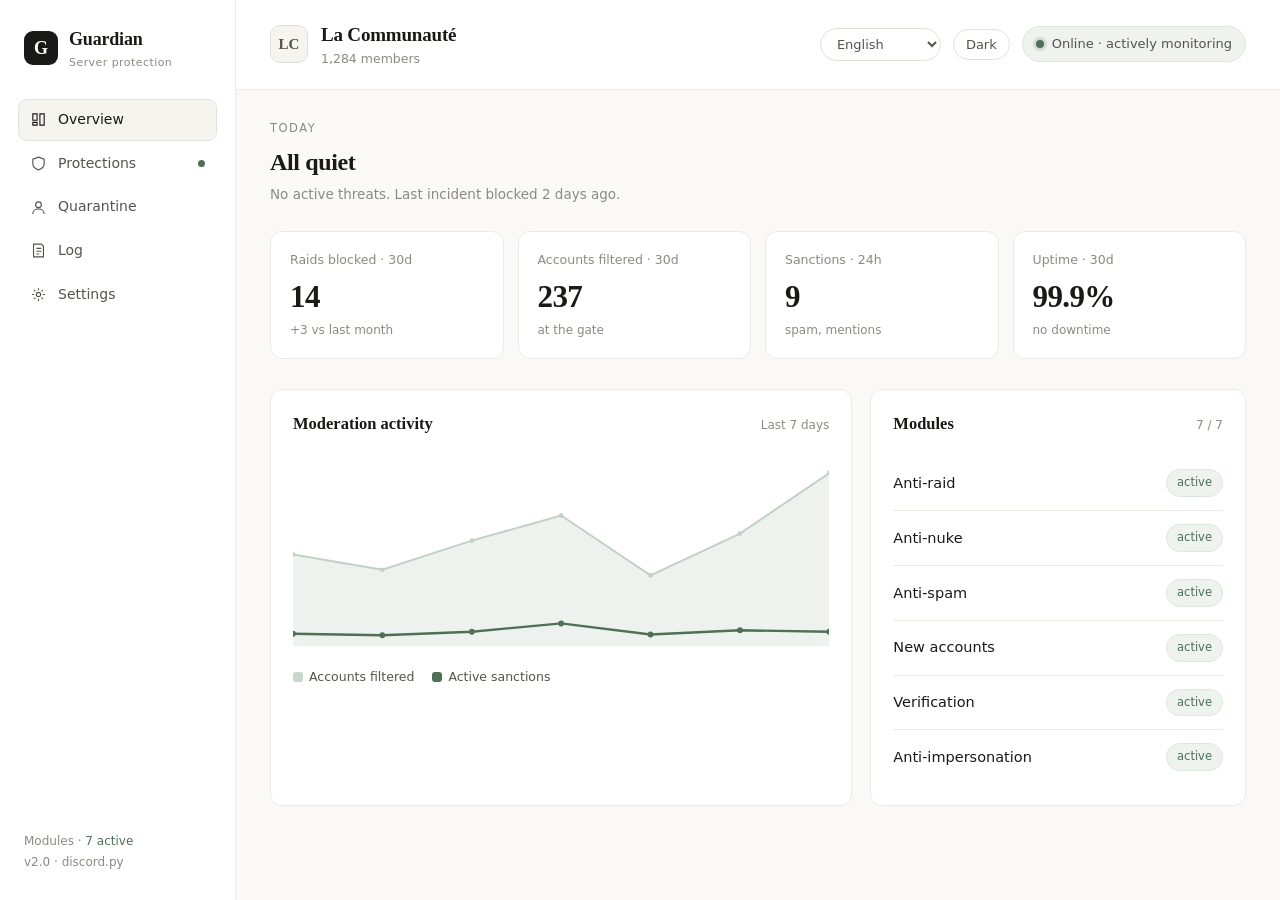
==== dashboard.html @ 6e8b3b6a "Add files via upload" ====
<!DOCTYPE html>
<html lang="en">
<head>
<meta charset="UTF-8">
<meta name="viewport" content="width=device-width, initial-scale=1.0">
<title>Guardian — Dashboard</title>
<style>
  :root{
    --ink:#191917; --ink-soft:#54534e; --faint:#8b8a83;
    --line:#eceae4; --line-2:#e3e1da;
    --paper:#ffffff; --paper-2:#faf9f6; --paper-3:#f5f4ef;
    --sage:#4f6f57; --sage-bg:#eef3ee;
    --amber:#9a6b1f; --amber-bg:#f7f0e2;
    --rust:#9c4221; --rust-bg:#f7ece6;
    --radius:12px;
    --serif: ui-serif, Georgia, "Times New Roman", serif;
    --sans: ui-sans-serif, system-ui, -apple-system, "Segoe UI", Roboto, sans-serif;
  }
  body.dark{
    --ink:#f3f2ee; --ink-soft:#b6b4ad; --faint:#7c7b74;
    --line:#262623; --line-2:#34332f;
    --paper:#151513; --paper-2:#0d0d0c; --paper-3:#1e1e1b;
    --sage:#f0efe9; --sage-bg:#242421;
    --amber:#cbc9c2; --amber-bg:#201f1d;
    --rust:#ecebe6; --rust-bg:#2a2a26;
  }
  body.dark .crest{background:#f3f2ee; color:#0d0d0c;}
  body.dark .status{background:#1c1c19; border-color:#33322e;}
  body.dark .status .led{box-shadow:0 0 0 3px rgba(240,239,233,.14);}
  body.dark .switch input:checked + .track::after{background:#0d0d0c;}
  body.dark input[type=range]{background:var(--line-2);}
  body.dark input[type=range]::-webkit-slider-thumb{background:#f3f2ee;}
  body.dark .tag.ban,body.dark .tag.kick{background:#2c2c28; color:#f1f0ec;}
  body.dark .tag.quar{background:#222220; color:#cfcdc6;}
  body.dark .tag.mute{background:#1c1c1a; color:#a9a8a1;}
  *{box-sizing:border-box;}
  html,body{margin:0;}
  body{font-family:var(--sans); color:var(--ink); background:var(--paper-2);
    -webkit-font-smoothing:antialiased; font-size:14.5px; line-height:1.55;
    transition:background .2s, color .2s;}
  .app{display:grid; grid-template-columns:236px 1fr; min-height:100vh;}
  [dir=rtl] aside{border-right:0; border-left:1px solid var(--line);}
  aside{background:var(--paper); border-right:1px solid var(--line);
    padding:26px 18px; display:flex; flex-direction:column; gap:28px;
    position:sticky; top:0; height:100vh;}
  .brand{display:flex; align-items:center; gap:11px; padding:0 6px;}
  .crest{width:34px; height:34px; border-radius:9px; background:var(--ink);
    color:#fff; display:flex; align-items:center; justify-content:center;
    font-family:var(--serif); font-size:18px; font-weight:600;}
  .brand b{font-family:var(--serif); font-size:18px; font-weight:600; letter-spacing:-.01em;}
  .brand span{display:block; font-size:11px; color:var(--faint); letter-spacing:.04em;}
  nav{display:flex; flex-direction:column; gap:2px;}
  .navitem{display:flex; align-items:center; gap:11px; padding:9px 11px; border-radius:9px;
    color:var(--ink-soft); cursor:pointer; font-size:14px; border:1px solid transparent;
    transition:background .12s, color .12s;}
  .navitem:hover{background:var(--paper-3);}
  .navitem.active{background:var(--paper-3); color:var(--ink); border-color:var(--line-2); font-weight:500;}
  .navitem .dot{width:7px; height:7px; border-radius:50%; background:var(--sage); margin-left:auto;}
  [dir=rtl] .navitem .dot{margin-left:0; margin-right:auto;}
  .ico{width:17px; height:17px; flex:none; stroke:currentColor; fill:none; stroke-width:1.6;}
  .side-foot{margin-top:auto; font-size:12px; color:var(--faint); padding:0 6px; line-height:1.8;}
  .side-foot .ok{color:var(--sage); font-weight:500;}
  .topbar{display:flex; align-items:center; justify-content:space-between;
    padding:20px 34px; border-bottom:1px solid var(--line); background:var(--paper);
    position:sticky; top:0; z-index:5;}
  .server{display:flex; align-items:center; gap:13px;}
  .server .pic{width:38px; height:38px; border-radius:10px; background:var(--paper-3);
    border:1px solid var(--line-2); display:flex; align-items:center; justify-content:center;
    font-family:var(--serif); font-weight:600; color:var(--ink-soft); font-size:15px;}
  .server h1{font-family:var(--serif); font-size:19px; font-weight:600; margin:0; letter-spacing:-.01em;}
  .server p{margin:0; font-size:12.5px; color:var(--faint);}
  .topright{display:flex; align-items:center; gap:12px;}
  .langsel,.themebtn{font-family:var(--sans); font-size:13px; color:var(--ink-soft);
    background:var(--paper); border:1px solid var(--line-2); padding:7px 12px;
    border-radius:999px; cursor:pointer;}
  .themebtn:hover,.langsel:hover{background:var(--paper-3); color:var(--ink);}
  .status{display:flex; align-items:center; gap:8px; font-size:13px; color:var(--ink-soft);
    background:var(--sage-bg); border:1px solid #dde7dd; padding:7px 13px; border-radius:999px;}
  .status .led{width:8px; height:8px; border-radius:50%; background:var(--sage);
    box-shadow:0 0 0 3px rgba(79,111,87,.16);}
  .view{padding:30px 34px 60px; max-width:1080px;}
  .hidden{display:none;}
  .eyebrow{font-size:11.5px; text-transform:uppercase; letter-spacing:.13em; color:var(--faint); margin:0 0 6px;}
  .h-sec{font-family:var(--serif); font-size:24px; font-weight:600; margin:0 0 3px; letter-spacing:-.015em;}
  .sub{color:var(--faint); font-size:13.5px; margin:0 0 26px;}
  .metrics{display:grid; grid-template-columns:repeat(4,1fr); gap:14px; margin-bottom:30px;}
  .metric{background:var(--paper); border:1px solid var(--line); border-radius:var(--radius); padding:18px 19px;}
  .metric .k{font-size:12.5px; color:var(--faint); margin-bottom:12px;}
  .metric .v{font-family:var(--serif); font-size:31px; font-weight:600; line-height:1; letter-spacing:-.02em;}
  .metric .tr{font-size:12px; margin-top:9px; color:var(--faint);}
  .grid-2{display:grid; grid-template-columns:1.55fr 1fr; gap:18px;}
  .panel{background:var(--paper); border:1px solid var(--line); border-radius:var(--radius); padding:21px 22px;}
  .panel h3{font-family:var(--serif); font-size:16.5px; font-weight:600; margin:0 0 2px;}
  .panel .ph{display:flex; align-items:baseline; justify-content:space-between; margin-bottom:18px;}
  .panel .ph span{font-size:12px; color:var(--faint);}
  .chart{width:100%; height:190px;}
  .legend{display:flex; gap:18px; margin-top:14px; font-size:12.5px; color:var(--ink-soft);}
  .legend i{display:inline-block; width:10px; height:10px; border-radius:3px; margin-right:6px; vertical-align:-1px;}
  .mods{display:flex; flex-direction:column;}
  .mod{display:flex; align-items:center; gap:12px; padding:13px 0; border-bottom:1px solid var(--line);}
  .mod:last-child{border-bottom:0;}
  .mod .badge{margin-left:auto; font-size:11.5px; padding:4px 10px; border-radius:999px;
    background:var(--sage-bg); color:var(--sage); border:1px solid #dde7dd;}
  [dir=rtl] .mod .badge{margin-left:0; margin-right:auto;}
  .cards{display:grid; grid-template-columns:repeat(2,1fr); gap:16px;}
  .pcard{background:var(--paper); border:1px solid var(--line); border-radius:var(--radius); padding:20px 21px;}
  .pcard .top{display:flex; align-items:flex-start; gap:13px;}
  .pcard .gi{width:40px; height:40px; border-radius:10px; background:var(--paper-3);
    border:1px solid var(--line-2); display:flex; align-items:center; justify-content:center; flex:none;}
  .pcard .gi svg{width:20px; height:20px; stroke:var(--ink); fill:none; stroke-width:1.6;}
  .pcard h4{font-family:var(--serif); font-size:16px; font-weight:600; margin:0;}
  .pcard p{margin:12px 0 0; font-size:13px; color:var(--ink-soft); line-height:1.5;}
  .switch{position:relative; width:42px; height:24px; cursor:pointer; margin-left:auto; flex:none;}
  [dir=rtl] .switch{margin-left:0; margin-right:auto;}
  .switch input{opacity:0; width:0; height:0;}
  .track{position:absolute; inset:0; border-radius:999px; background:#dcdad3; transition:background .18s;}
  .track::after{content:""; position:absolute; top:3px; left:3px; width:18px; height:18px;
    border-radius:50%; background:#fff; transition:transform .18s; box-shadow:0 1px 2px rgba(0,0,0,.18);}
  .switch input:checked + .track{background:var(--sage);}
  .switch input:checked + .track::after{transform:translateX(18px);}
  table{width:100%; border-collapse:collapse; font-size:13.5px;}
  thead th{text-align:left; font-weight:500; color:var(--faint); font-size:12px;
    text-transform:uppercase; letter-spacing:.06em; padding:0 0 12px; border-bottom:1px solid var(--line);}
  [dir=rtl] thead th{text-align:right;}
  tbody td{padding:13px 0; border-bottom:1px solid var(--line); vertical-align:middle;}
  tbody tr:last-child td{border-bottom:0;}
  .who{display:flex; align-items:center; gap:10px;}
  .av{width:30px; height:30px; border-radius:50%; background:var(--paper-3); border:1px solid var(--line-2);
    display:flex; align-items:center; justify-content:center; font-size:12px; color:var(--ink-soft); font-weight:500;}
  .tag{font-size:11.5px; padding:3px 9px; border-radius:999px; font-weight:500;}
  .tag.ban,.tag.kick{background:var(--rust-bg); color:var(--rust);}
  .tag.quar{background:var(--amber-bg); color:var(--amber);}
  .tag.mute{background:var(--paper-3); color:var(--ink-soft);}
  .muted{color:var(--faint);}
  .btn{font-family:var(--sans); font-size:13px; color:var(--ink); background:var(--paper);
    border:1px solid var(--line-2); padding:6px 13px; border-radius:8px; cursor:pointer;}
  .btn:hover{background:var(--paper-3);}
  .setrow{display:flex; align-items:center; justify-content:space-between; gap:24px;
    padding:18px 0; border-bottom:1px solid var(--line);}
  .setrow:last-child{border-bottom:0;}
  .setrow .lab b{font-weight:500;} .setrow .lab p{margin:3px 0 0; font-size:12.5px; color:var(--faint);}
  .range{display:flex; align-items:center; gap:14px; min-width:240px;}
  input[type=range]{-webkit-appearance:none; appearance:none; height:4px; width:170px; border-radius:4px; background:var(--line-2);}
  input[type=range]::-webkit-slider-thumb{-webkit-appearance:none; width:17px; height:17px; border-radius:50%; background:var(--ink); cursor:pointer;}
  .range b{font-variant-numeric:tabular-nums; min-width:54px; text-align:right; font-weight:500;}
  @media(max-width:880px){.app{grid-template-columns:1fr;} aside{display:none;}
    .metrics,.cards{grid-template-columns:1fr 1fr;} .grid-2{grid-template-columns:1fr;}}
</style>
</head>
<body>
<div class="app">
  <aside>
    <div class="brand">
      <div class="crest">G</div>
      <div><b>Guardian</b><span data-i18n="d.sub"></span></div>
    </div>
    <nav>
      <div class="navitem active" data-view="overview">
        <svg class="ico" viewBox="0 0 24 24"><path d="M4 13h6V4H4zM14 20h6V4h-6zM4 20h6v-4H4z"/></svg>
        <span data-i18n="n.ov"></span></div>
      <div class="navitem" data-view="protections">
        <svg class="ico" viewBox="0 0 24 24"><path d="M12 3l8 3v6c0 4.5-3 7.5-8 9-5-1.5-8-4.5-8-9V6z"/></svg>
        <span data-i18n="n.pr"></span> <span class="dot"></span></div>
      <div class="navitem" data-view="quarantine">
        <svg class="ico" viewBox="0 0 24 24"><circle cx="12" cy="8" r="4"/><path d="M4 21c0-4 3.5-7 8-7s8 3 8 7"/></svg>
        <span data-i18n="n.qu"></span></div>
      <div class="navitem" data-view="journal">
        <svg class="ico" viewBox="0 0 24 24"><path d="M5 3h11l3 3v15H5z"/><path d="M9 9h7M9 13h7M9 17h4"/></svg>
        <span data-i18n="n.jo"></span></div>
      <div class="navitem" data-view="settings">
        <svg class="ico" viewBox="0 0 24 24"><circle cx="12" cy="12" r="3"/><path d="M12 3v3M12 18v3M3 12h3M18 12h3M5.6 5.6l2.1 2.1M16.3 16.3l2.1 2.1M18.4 5.6l-2.1 2.1M7.7 16.3l-2.1 2.1"/></svg>
        <span data-i18n="n.se"></span></div>
    </nav>
    <div class="side-foot">
      <span data-i18n="s.mod"></span> · <span class="ok" data-i18n="s.act"></span><br>
      v2.0 · discord.py
    </div>
  </aside>

  <main>
    <div class="topbar">
      <div class="server">
        <div class="pic">LC</div>
        <div><h1>La Communauté</h1><p>1,284 members</p></div>
      </div>
      <div class="topright">
        <select class="langsel" aria-label="Language"></select>
        <button class="themebtn" id="themebtn"></button>
        <div class="status"><span class="led"></span> <span data-i18n="top.status"></span></div>
      </div>
    </div>

    <section class="view" id="overview">
      <p class="eyebrow" data-i18n="o.eye"></p>
      <h2 class="h-sec" data-i18n="o.h"></h2>
      <p class="sub" data-i18n="o.sub"></p>
      <div class="metrics">
        <div class="metric"><div class="k" data-i18n="mc.raid"></div><div class="v">14</div><div class="tr" data-i18n="mc.raidT"></div></div>
        <div class="metric"><div class="k" data-i18n="mc.acc"></div><div class="v">237</div><div class="tr" data-i18n="mc.accT"></div></div>
        <div class="metric"><div class="k" data-i18n="mc.san"></div><div class="v">9</div><div class="tr" data-i18n="mc.sanT"></div></div>
        <div class="metric"><div class="k" data-i18n="mc.up"></div><div class="v">99.9%</div><div class="tr" data-i18n="mc.upT"></div></div>
      </div>
      <div class="grid-2">
        <div class="panel">
          <div class="ph"><h3 data-i18n="p.act"></h3><span data-i18n="p.7d"></span></div>
          <svg class="chart" viewBox="0 0 560 190" preserveAspectRatio="none" id="spark"></svg>
          <div class="legend">
            <span><i style="background:#c9d6cc"></i><span data-i18n="lg.filt"></span></span>
            <span><i style="background:var(--sage)"></i><span data-i18n="lg.san"></span></span>
          </div>
        </div>
        <div class="panel">
          <div class="ph"><h3 data-i18n="p.mod"></h3><span>7 / 7</span></div>
          <div class="mods" id="modlist"></div>
        </div>
      </div>
    </section>

    <section class="view hidden" id="protections">
      <p class="eyebrow" data-i18n="pr.eye"></p>
      <h2 class="h-sec" data-i18n="pr.h"></h2>
      <p class="sub" data-i18n="pr.sub"></p>
      <div class="cards" id="pcards"></div>
    </section>

    <section class="view hidden" id="quarantine">
      <p class="eyebrow" data-i18n="qu.eye"></p>
      <h2 class="h-sec" data-i18n="qu.h"></h2>
      <p class="sub" data-i18n="qu.sub"></p>
      <div class="panel">
        <table>
          <thead><tr><th data-i18n="th.member"></th><th data-i18n="th.reason"></th><th data-i18n="th.module"></th><th data-i18n="th.since"></th><th></th></tr></thead>
          <tbody>
            <tr><td><div class="who"><div class="av">k7</div>kit_7782</div></td><td class="muted">new account · 4h</td><td class="muted" data-i18n="m4n"></td><td class="muted">12 min</td><td style="text-align:right"><button class="btn" data-i18n="btn.release"></button></td></tr>
            <tr><td><div class="who"><div class="av">Mo</div>Moderateur_</div></td><td class="muted">impersonation · 94%</td><td class="muted" data-i18n="m6n"></td><td class="muted">1 h</td><td style="text-align:right"><button class="btn" data-i18n="btn.release"></button></td></tr>
            <tr><td><div class="who"><div class="av">bt</div>botnet_x99</div></td><td class="muted">join wave</td><td class="muted" data-i18n="m1n"></td><td class="muted">2 d</td><td style="text-align:right"><button class="btn" data-i18n="btn.release"></button></td></tr>
          </tbody>
        </table>
      </div>
    </section>

    <section class="view hidden" id="journal">
      <p class="eyebrow" data-i18n="jo.eye"></p>
      <h2 class="h-sec" data-i18n="jo.h"></h2>
      <p class="sub" data-i18n="jo.sub"></p>
      <div class="panel">
        <table>
          <thead><tr><th data-i18n="th.time"></th><th data-i18n="th.member"></th><th data-i18n="th.action"></th><th data-i18n="th.module"></th><th data-i18n="th.reason"></th></tr></thead>
          <tbody>
            <tr><td class="muted">14:02</td><td><div class="who"><div class="av">sp</div>spammer_44</div></td><td><span class="tag mute">timeout</span></td><td class="muted" data-i18n="m3n"></td><td>flood</td></tr>
            <tr><td class="muted">13:47</td><td><div class="who"><div class="av">@e</div>raid_0091</div></td><td><span class="tag kick">kick</span></td><td class="muted" data-i18n="m3n"></td><td>@everyone</td></tr>
            <tr><td class="muted">11:20</td><td><div class="who"><div class="av">nk</div>nuker_alt</div></td><td><span class="tag quar">quarantine</span></td><td class="muted" data-i18n="m2n"></td><td>channel deletion</td></tr>
            <tr><td class="muted">09:58</td><td><div class="who"><div class="av">k7</div>kit_7782</div></td><td><span class="tag quar">quarantine</span></td><td class="muted" data-i18n="m4n"></td><td>account too new</td></tr>
            <tr><td class="muted">Yesterday</td><td><div class="who"><div class="av">bt</div>botnet_x99</div></td><td><span class="tag ban">ban</span></td><td class="muted" data-i18n="m1n"></td><td>join wave (×12)</td></tr>
          </tbody>
        </table>
      </div>
    </section>

    <section class="view hidden" id="settings">
      <p class="eyebrow" data-i18n="se.eye"></p>
      <h2 class="h-sec" data-i18n="se.h"></h2>
      <p class="sub" data-i18n="se.sub"></p>
      <div class="panel">
        <div class="setrow"><div class="lab"><b data-i18n="set1"></b><p data-i18n="set1d"></p></div>
          <div class="range"><input type="range" min="3" max="20" value="8" oninput="this.nextElementSibling.textContent=this.value"><b>8</b></div></div>
        <div class="setrow"><div class="lab"><b data-i18n="set2"></b><p data-i18n="set2d"></p></div>
          <div class="range"><input type="range" min="5" max="60" value="10" oninput="this.nextElementSibling.textContent=this.value+' s'"><b>10 s</b></div></div>
        <div class="setrow"><div class="lab"><b data-i18n="set3"></b><p data-i18n="set3d"></p></div>
          <div class="range"><input type="range" min="0" max="30" value="7" oninput="this.nextElementSibling.textContent=this.value+' d'"><b>7 d</b></div></div>
        <div class="setrow"><div class="lab"><b data-i18n="set4"></b><p data-i18n="set4d"></p></div>
          <div class="range"><input type="range" min="0" max="60" value="15" oninput="this.nextElementSibling.textContent=this.value+' s'"><b>15 s</b></div></div>
        <div class="setrow"><div class="lab"><b data-i18n="set5"></b><p data-i18n="set5d"></p></div>
          <div class="range"><input type="range" min="70" max="100" value="85" oninput="this.nextElementSibling.textContent=this.value+' %'"><b>85 %</b></div></div>
      </div>
    </section>
  </main>
</div>

<script src="i18n.js"></script>
<script>
  const items = document.querySelectorAll('.navitem');
  const views = document.querySelectorAll('.view');
  items.forEach(it=>it.addEventListener('click',()=>{
    items.forEach(x=>x.classList.remove('active'));
    it.classList.add('active');
    const v = it.dataset.view;
    views.forEach(s=>s.classList.toggle('hidden', s.id!==v));
  }));

  const ICONS = {
    shield:"M12 3l8 3v6c0 4.5-3 7.5-8 9-5-1.5-8-4.5-8-9V6z",
    bolt:"M4 5h16v10H7l-3 3z", check:"M5 12l5 5L20 7"
  };
  const MODS = [
    ["m1n","m1d",ICONS.shield],["m2n","m2d",ICONS.shield],["m3n","m3d",ICONS.bolt],
    ["m4n","m4d",ICONS.shield],["m5n","m5d",ICONS.check],["m6n","m6d",ICONS.shield]
  ];
  function render(){
    document.getElementById('pcards').innerHTML = MODS.map((m,i)=>`
      <div class="pcard">
        <div class="top">
          <div class="gi"><svg viewBox="0 0 24 24"><path d="${m[2]}"/></svg></div>
          <div><h4>${t(m[0])}</h4></div>
          <label class="switch"><input type="checkbox" ${i!==5?'checked':''}><span class="track"></span></label>
        </div>
        <p>${t(m[1])}</p>
      </div>`).join('');
    document.getElementById('modlist').innerHTML = MODS.map(m=>`
      <div class="mod"><div>${t(m[0])}</div><span class="badge">${t('badge.active')}</span></div>`).join('');
  }

  function drawChart(){
    const filt=[120,98,140,176,90,150,237], sanc=[6,4,9,21,5,11,9];
    const W=560,H=190,pad=8, max=250, n=filt.length, gap=W/(n-1);
    const X=i=>i*gap, Y=v=>H-pad-(v/max)*(H-pad*2);
    const dark=document.body.classList.contains('dark');
    const cFill=dark?'#1f1f1c':'#eef2ee', cFaint=dark?'#4a4a45':'#c2d0c6', cMain=dark?'#f0efe9':'#4f6f57';
    const line=a=>a.map((v,i)=>`${i?'L':'M'}${X(i).toFixed(1)} ${Y(v).toFixed(1)}`).join(' ');
    const area=a=>`${line(a)} L${W} ${H} L0 ${H} Z`;
    document.getElementById('spark').innerHTML=`
      <path d="${area(filt)}" fill="${cFill}"/>
      <path d="${line(filt)}" fill="none" stroke="${cFaint}" stroke-width="2"/>
      <path d="${line(sanc)}" fill="none" stroke="${cMain}" stroke-width="2.4"/>
      ${filt.map((v,i)=>`<circle cx="${X(i).toFixed(1)}" cy="${Y(v).toFixed(1)}" r="2.4" fill="${cFaint}"/>`).join('')}
      ${sanc.map((v,i)=>`<circle cx="${X(i).toFixed(1)}" cy="${Y(v).toFixed(1)}" r="3" fill="${cMain}"/>`).join('')}`;
  }

  const sun='M12 4V2M12 22v-2M4 12H2M22 12h-2M5.6 5.6L4.2 4.2M19.8 19.8l-1.4-1.4M18.4 5.6l1.4-1.4M4.2 19.8l1.4-1.4M12 8a4 4 0 100 8 4 4 0 000-8z';
  const tb=document.getElementById('themebtn');
  function themeLabel(){ tb.textContent = document.body.classList.contains('dark') ? t('t.light') : t('t.dark'); }
  tb.addEventListener('click',()=>{ document.body.classList.toggle('dark'); themeLabel(); drawChart(); });

  document.addEventListener('langchange', ()=>{ render(); themeLabel(); });
  render(); themeLabel(); drawChart();
</script>
</body>
</html>
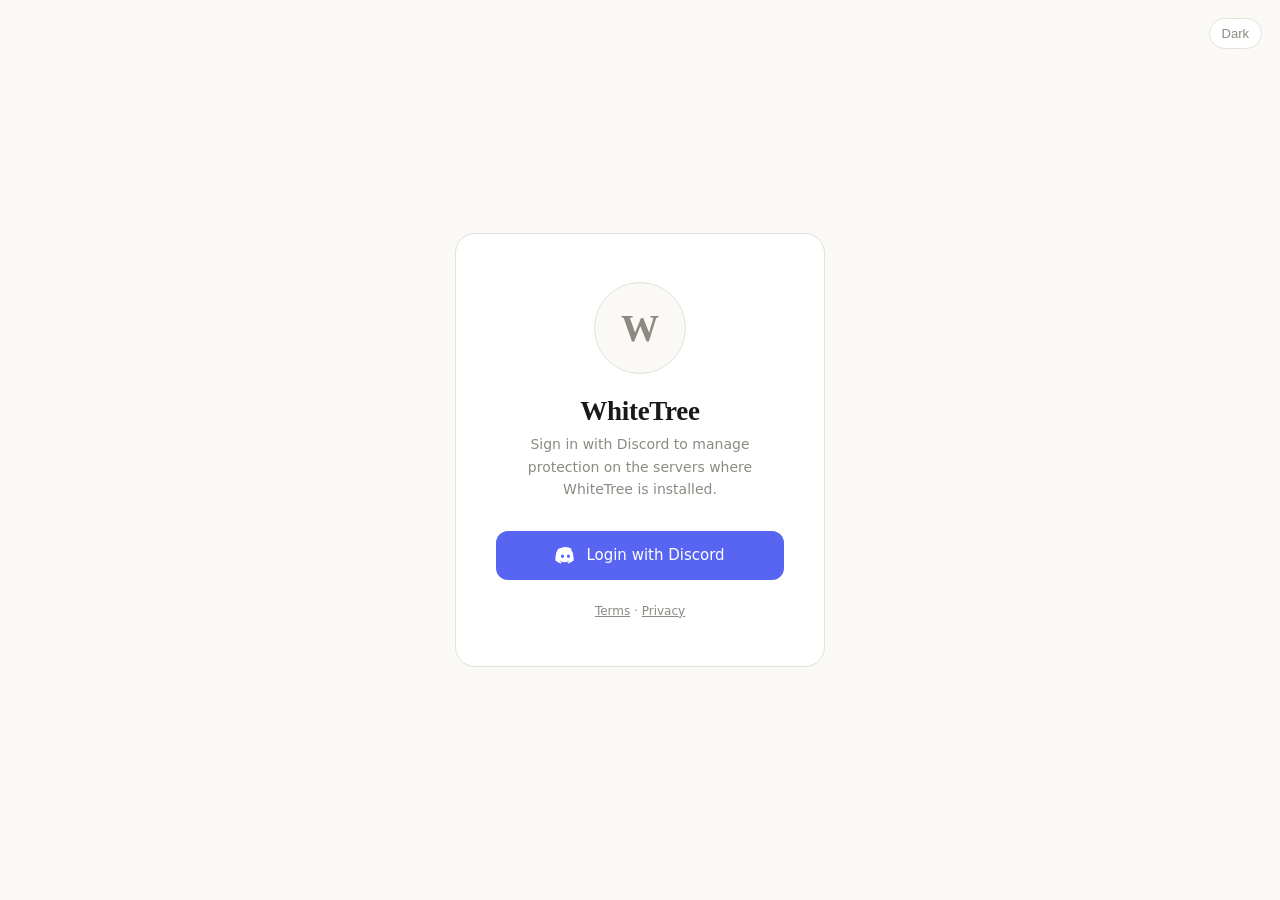
==== commit b0c12e81: "Add files via upload" ====
--- a/dashboard.html
+++ b/dashboard.html
@@ -3,336 +3,25 @@
 <head>
 <meta charset="UTF-8">
 <meta name="viewport" content="width=device-width, initial-scale=1.0">
-<title>Guardian — Dashboard</title>
+<title>WhiteTree</title>
+<meta http-equiv="refresh" content="0; url=index.html">
 <style>
-  :root{
-    --ink:#191917; --ink-soft:#54534e; --faint:#8b8a83;
-    --line:#eceae4; --line-2:#e3e1da;
-    --paper:#ffffff; --paper-2:#faf9f6; --paper-3:#f5f4ef;
-    --sage:#4f6f57; --sage-bg:#eef3ee;
-    --amber:#9a6b1f; --amber-bg:#f7f0e2;
-    --rust:#9c4221; --rust-bg:#f7ece6;
-    --radius:12px;
-    --serif: ui-serif, Georgia, "Times New Roman", serif;
-    --sans: ui-sans-serif, system-ui, -apple-system, "Segoe UI", Roboto, sans-serif;
-  }
-  body.dark{
-    --ink:#f3f2ee; --ink-soft:#b6b4ad; --faint:#7c7b74;
-    --line:#262623; --line-2:#34332f;
-    --paper:#151513; --paper-2:#0d0d0c; --paper-3:#1e1e1b;
-    --sage:#f0efe9; --sage-bg:#242421;
-    --amber:#cbc9c2; --amber-bg:#201f1d;
-    --rust:#ecebe6; --rust-bg:#2a2a26;
-  }
-  body.dark .crest{background:#f3f2ee; color:#0d0d0c;}
-  body.dark .status{background:#1c1c19; border-color:#33322e;}
-  body.dark .status .led{box-shadow:0 0 0 3px rgba(240,239,233,.14);}
-  body.dark .switch input:checked + .track::after{background:#0d0d0c;}
-  body.dark input[type=range]{background:var(--line-2);}
-  body.dark input[type=range]::-webkit-slider-thumb{background:#f3f2ee;}
-  body.dark .tag.ban,body.dark .tag.kick{background:#2c2c28; color:#f1f0ec;}
-  body.dark .tag.quar{background:#222220; color:#cfcdc6;}
-  body.dark .tag.mute{background:#1c1c1a; color:#a9a8a1;}
-  *{box-sizing:border-box;}
-  html,body{margin:0;}
-  body{font-family:var(--sans); color:var(--ink); background:var(--paper-2);
-    -webkit-font-smoothing:antialiased; font-size:14.5px; line-height:1.55;
-    transition:background .2s, color .2s;}
-  .app{display:grid; grid-template-columns:236px 1fr; min-height:100vh;}
-  [dir=rtl] aside{border-right:0; border-left:1px solid var(--line);}
-  aside{background:var(--paper); border-right:1px solid var(--line);
-    padding:26px 18px; display:flex; flex-direction:column; gap:28px;
-    position:sticky; top:0; height:100vh;}
-  .brand{display:flex; align-items:center; gap:11px; padding:0 6px;}
-  .crest{width:34px; height:34px; border-radius:9px; background:var(--ink);
-    color:#fff; display:flex; align-items:center; justify-content:center;
-    font-family:var(--serif); font-size:18px; font-weight:600;}
-  .brand b{font-family:var(--serif); font-size:18px; font-weight:600; letter-spacing:-.01em;}
-  .brand span{display:block; font-size:11px; color:var(--faint); letter-spacing:.04em;}
-  nav{display:flex; flex-direction:column; gap:2px;}
-  .navitem{display:flex; align-items:center; gap:11px; padding:9px 11px; border-radius:9px;
-    color:var(--ink-soft); cursor:pointer; font-size:14px; border:1px solid transparent;
-    transition:background .12s, color .12s;}
-  .navitem:hover{background:var(--paper-3);}
-  .navitem.active{background:var(--paper-3); color:var(--ink); border-color:var(--line-2); font-weight:500;}
-  .navitem .dot{width:7px; height:7px; border-radius:50%; background:var(--sage); margin-left:auto;}
-  [dir=rtl] .navitem .dot{margin-left:0; margin-right:auto;}
-  .ico{width:17px; height:17px; flex:none; stroke:currentColor; fill:none; stroke-width:1.6;}
-  .side-foot{margin-top:auto; font-size:12px; color:var(--faint); padding:0 6px; line-height:1.8;}
-  .side-foot .ok{color:var(--sage); font-weight:500;}
-  .topbar{display:flex; align-items:center; justify-content:space-between;
-    padding:20px 34px; border-bottom:1px solid var(--line); background:var(--paper);
-    position:sticky; top:0; z-index:5;}
-  .server{display:flex; align-items:center; gap:13px;}
-  .server .pic{width:38px; height:38px; border-radius:10px; background:var(--paper-3);
-    border:1px solid var(--line-2); display:flex; align-items:center; justify-content:center;
-    font-family:var(--serif); font-weight:600; color:var(--ink-soft); font-size:15px;}
-  .server h1{font-family:var(--serif); font-size:19px; font-weight:600; margin:0; letter-spacing:-.01em;}
-  .server p{margin:0; font-size:12.5px; color:var(--faint);}
-  .topright{display:flex; align-items:center; gap:12px;}
-  .langsel,.themebtn{font-family:var(--sans); font-size:13px; color:var(--ink-soft);
-    background:var(--paper); border:1px solid var(--line-2); padding:7px 12px;
-    border-radius:999px; cursor:pointer;}
-  .themebtn:hover,.langsel:hover{background:var(--paper-3); color:var(--ink);}
-  .status{display:flex; align-items:center; gap:8px; font-size:13px; color:var(--ink-soft);
-    background:var(--sage-bg); border:1px solid #dde7dd; padding:7px 13px; border-radius:999px;}
-  .status .led{width:8px; height:8px; border-radius:50%; background:var(--sage);
-    box-shadow:0 0 0 3px rgba(79,111,87,.16);}
-  .view{padding:30px 34px 60px; max-width:1080px;}
-  .hidden{display:none;}
-  .eyebrow{font-size:11.5px; text-transform:uppercase; letter-spacing:.13em; color:var(--faint); margin:0 0 6px;}
-  .h-sec{font-family:var(--serif); font-size:24px; font-weight:600; margin:0 0 3px; letter-spacing:-.015em;}
-  .sub{color:var(--faint); font-size:13.5px; margin:0 0 26px;}
-  .metrics{display:grid; grid-template-columns:repeat(4,1fr); gap:14px; margin-bottom:30px;}
-  .metric{background:var(--paper); border:1px solid var(--line); border-radius:var(--radius); padding:18px 19px;}
-  .metric .k{font-size:12.5px; color:var(--faint); margin-bottom:12px;}
-  .metric .v{font-family:var(--serif); font-size:31px; font-weight:600; line-height:1; letter-spacing:-.02em;}
-  .metric .tr{font-size:12px; margin-top:9px; color:var(--faint);}
-  .grid-2{display:grid; grid-template-columns:1.55fr 1fr; gap:18px;}
-  .panel{background:var(--paper); border:1px solid var(--line); border-radius:var(--radius); padding:21px 22px;}
-  .panel h3{font-family:var(--serif); font-size:16.5px; font-weight:600; margin:0 0 2px;}
-  .panel .ph{display:flex; align-items:baseline; justify-content:space-between; margin-bottom:18px;}
-  .panel .ph span{font-size:12px; color:var(--faint);}
-  .chart{width:100%; height:190px;}
-  .legend{display:flex; gap:18px; margin-top:14px; font-size:12.5px; color:var(--ink-soft);}
-  .legend i{display:inline-block; width:10px; height:10px; border-radius:3px; margin-right:6px; vertical-align:-1px;}
-  .mods{display:flex; flex-direction:column;}
-  .mod{display:flex; align-items:center; gap:12px; padding:13px 0; border-bottom:1px solid var(--line);}
-  .mod:last-child{border-bottom:0;}
-  .mod .badge{margin-left:auto; font-size:11.5px; padding:4px 10px; border-radius:999px;
-    background:var(--sage-bg); color:var(--sage); border:1px solid #dde7dd;}
-  [dir=rtl] .mod .badge{margin-left:0; margin-right:auto;}
-  .cards{display:grid; grid-template-columns:repeat(2,1fr); gap:16px;}
-  .pcard{background:var(--paper); border:1px solid var(--line); border-radius:var(--radius); padding:20px 21px;}
-  .pcard .top{display:flex; align-items:flex-start; gap:13px;}
-  .pcard .gi{width:40px; height:40px; border-radius:10px; background:var(--paper-3);
-    border:1px solid var(--line-2); display:flex; align-items:center; justify-content:center; flex:none;}
-  .pcard .gi svg{width:20px; height:20px; stroke:var(--ink); fill:none; stroke-width:1.6;}
-  .pcard h4{font-family:var(--serif); font-size:16px; font-weight:600; margin:0;}
-  .pcard p{margin:12px 0 0; font-size:13px; color:var(--ink-soft); line-height:1.5;}
-  .switch{position:relative; width:42px; height:24px; cursor:pointer; margin-left:auto; flex:none;}
-  [dir=rtl] .switch{margin-left:0; margin-right:auto;}
-  .switch input{opacity:0; width:0; height:0;}
-  .track{position:absolute; inset:0; border-radius:999px; background:#dcdad3; transition:background .18s;}
-  .track::after{content:""; position:absolute; top:3px; left:3px; width:18px; height:18px;
-    border-radius:50%; background:#fff; transition:transform .18s; box-shadow:0 1px 2px rgba(0,0,0,.18);}
-  .switch input:checked + .track{background:var(--sage);}
-  .switch input:checked + .track::after{transform:translateX(18px);}
-  table{width:100%; border-collapse:collapse; font-size:13.5px;}
-  thead th{text-align:left; font-weight:500; color:var(--faint); font-size:12px;
-    text-transform:uppercase; letter-spacing:.06em; padding:0 0 12px; border-bottom:1px solid var(--line);}
-  [dir=rtl] thead th{text-align:right;}
-  tbody td{padding:13px 0; border-bottom:1px solid var(--line); vertical-align:middle;}
-  tbody tr:last-child td{border-bottom:0;}
-  .who{display:flex; align-items:center; gap:10px;}
-  .av{width:30px; height:30px; border-radius:50%; background:var(--paper-3); border:1px solid var(--line-2);
-    display:flex; align-items:center; justify-content:center; font-size:12px; color:var(--ink-soft); font-weight:500;}
-  .tag{font-size:11.5px; padding:3px 9px; border-radius:999px; font-weight:500;}
-  .tag.ban,.tag.kick{background:var(--rust-bg); color:var(--rust);}
-  .tag.quar{background:var(--amber-bg); color:var(--amber);}
-  .tag.mute{background:var(--paper-3); color:var(--ink-soft);}
-  .muted{color:var(--faint);}
-  .btn{font-family:var(--sans); font-size:13px; color:var(--ink); background:var(--paper);
-    border:1px solid var(--line-2); padding:6px 13px; border-radius:8px; cursor:pointer;}
-  .btn:hover{background:var(--paper-3);}
-  .setrow{display:flex; align-items:center; justify-content:space-between; gap:24px;
-    padding:18px 0; border-bottom:1px solid var(--line);}
-  .setrow:last-child{border-bottom:0;}
-  .setrow .lab b{font-weight:500;} .setrow .lab p{margin:3px 0 0; font-size:12.5px; color:var(--faint);}
-  .range{display:flex; align-items:center; gap:14px; min-width:240px;}
-  input[type=range]{-webkit-appearance:none; appearance:none; height:4px; width:170px; border-radius:4px; background:var(--line-2);}
-  input[type=range]::-webkit-slider-thumb{-webkit-appearance:none; width:17px; height:17px; border-radius:50%; background:var(--ink); cursor:pointer;}
-  .range b{font-variant-numeric:tabular-nums; min-width:54px; text-align:right; font-weight:500;}
-  @media(max-width:880px){.app{grid-template-columns:1fr;} aside{display:none;}
-    .metrics,.cards{grid-template-columns:1fr 1fr;} .grid-2{grid-template-columns:1fr;}}
+  body{margin:0;min-height:100vh;display:flex;flex-direction:column;align-items:center;
+    justify-content:center;gap:14px;background:#faf9f6;color:#191917;
+    font-family:ui-sans-serif,system-ui,sans-serif;}
+  .logo{width:84px;height:84px;border-radius:50%;overflow:hidden;border:1px solid #e3e1da;
+    display:flex;align-items:center;justify-content:center;background:#fff;
+    font-family:ui-serif,Georgia,serif;font-size:34px;font-weight:600;color:#8b8a83;}
+  .logo img{width:100%;height:100%;object-fit:cover;}
+  h1{font-family:ui-serif,Georgia,serif;font-weight:600;margin:0;}
+  p{color:#8b8a83;font-size:14px;margin:0;}
+  a{color:#5865F2;}
 </style>
 </head>
 <body>
-<div class="app">
-  <aside>
-    <div class="brand">
-      <div class="crest">G</div>
-      <div><b>Guardian</b><span data-i18n="d.sub"></span></div>
-    </div>
-    <nav>
-      <div class="navitem active" data-view="overview">
-        <svg class="ico" viewBox="0 0 24 24"><path d="M4 13h6V4H4zM14 20h6V4h-6zM4 20h6v-4H4z"/></svg>
-        <span data-i18n="n.ov"></span></div>
-      <div class="navitem" data-view="protections">
-        <svg class="ico" viewBox="0 0 24 24"><path d="M12 3l8 3v6c0 4.5-3 7.5-8 9-5-1.5-8-4.5-8-9V6z"/></svg>
-        <span data-i18n="n.pr"></span> <span class="dot"></span></div>
-      <div class="navitem" data-view="quarantine">
-        <svg class="ico" viewBox="0 0 24 24"><circle cx="12" cy="8" r="4"/><path d="M4 21c0-4 3.5-7 8-7s8 3 8 7"/></svg>
-        <span data-i18n="n.qu"></span></div>
-      <div class="navitem" data-view="journal">
-        <svg class="ico" viewBox="0 0 24 24"><path d="M5 3h11l3 3v15H5z"/><path d="M9 9h7M9 13h7M9 17h4"/></svg>
-        <span data-i18n="n.jo"></span></div>
-      <div class="navitem" data-view="settings">
-        <svg class="ico" viewBox="0 0 24 24"><circle cx="12" cy="12" r="3"/><path d="M12 3v3M12 18v3M3 12h3M18 12h3M5.6 5.6l2.1 2.1M16.3 16.3l2.1 2.1M18.4 5.6l-2.1 2.1M7.7 16.3l-2.1 2.1"/></svg>
-        <span data-i18n="n.se"></span></div>
-    </nav>
-    <div class="side-foot">
-      <span data-i18n="s.mod"></span> · <span class="ok" data-i18n="s.act"></span><br>
-      v2.0 · discord.py
-    </div>
-  </aside>
-
-  <main>
-    <div class="topbar">
-      <div class="server">
-        <div class="pic">LC</div>
-        <div><h1>La Communauté</h1><p>1,284 members</p></div>
-      </div>
-      <div class="topright">
-        <select class="langsel" aria-label="Language"></select>
-        <button class="themebtn" id="themebtn"></button>
-        <div class="status"><span class="led"></span> <span data-i18n="top.status"></span></div>
-      </div>
-    </div>
-
-    <section class="view" id="overview">
-      <p class="eyebrow" data-i18n="o.eye"></p>
-      <h2 class="h-sec" data-i18n="o.h"></h2>
-      <p class="sub" data-i18n="o.sub"></p>
-      <div class="metrics">
-        <div class="metric"><div class="k" data-i18n="mc.raid"></div><div class="v">14</div><div class="tr" data-i18n="mc.raidT"></div></div>
-        <div class="metric"><div class="k" data-i18n="mc.acc"></div><div class="v">237</div><div class="tr" data-i18n="mc.accT"></div></div>
-        <div class="metric"><div class="k" data-i18n="mc.san"></div><div class="v">9</div><div class="tr" data-i18n="mc.sanT"></div></div>
-        <div class="metric"><div class="k" data-i18n="mc.up"></div><div class="v">99.9%</div><div class="tr" data-i18n="mc.upT"></div></div>
-      </div>
-      <div class="grid-2">
-        <div class="panel">
-          <div class="ph"><h3 data-i18n="p.act"></h3><span data-i18n="p.7d"></span></div>
-          <svg class="chart" viewBox="0 0 560 190" preserveAspectRatio="none" id="spark"></svg>
-          <div class="legend">
-            <span><i style="background:#c9d6cc"></i><span data-i18n="lg.filt"></span></span>
-            <span><i style="background:var(--sage)"></i><span data-i18n="lg.san"></span></span>
-          </div>
-        </div>
-        <div class="panel">
-          <div class="ph"><h3 data-i18n="p.mod"></h3><span>7 / 7</span></div>
-          <div class="mods" id="modlist"></div>
-        </div>
-      </div>
-    </section>
-
-    <section class="view hidden" id="protections">
-      <p class="eyebrow" data-i18n="pr.eye"></p>
-      <h2 class="h-sec" data-i18n="pr.h"></h2>
-      <p class="sub" data-i18n="pr.sub"></p>
-      <div class="cards" id="pcards"></div>
-    </section>
-
-    <section class="view hidden" id="quarantine">
-      <p class="eyebrow" data-i18n="qu.eye"></p>
-      <h2 class="h-sec" data-i18n="qu.h"></h2>
-      <p class="sub" data-i18n="qu.sub"></p>
-      <div class="panel">
-        <table>
-          <thead><tr><th data-i18n="th.member"></th><th data-i18n="th.reason"></th><th data-i18n="th.module"></th><th data-i18n="th.since"></th><th></th></tr></thead>
-          <tbody>
-            <tr><td><div class="who"><div class="av">k7</div>kit_7782</div></td><td class="muted">new account · 4h</td><td class="muted" data-i18n="m4n"></td><td class="muted">12 min</td><td style="text-align:right"><button class="btn" data-i18n="btn.release"></button></td></tr>
-            <tr><td><div class="who"><div class="av">Mo</div>Moderateur_</div></td><td class="muted">impersonation · 94%</td><td class="muted" data-i18n="m6n"></td><td class="muted">1 h</td><td style="text-align:right"><button class="btn" data-i18n="btn.release"></button></td></tr>
-            <tr><td><div class="who"><div class="av">bt</div>botnet_x99</div></td><td class="muted">join wave</td><td class="muted" data-i18n="m1n"></td><td class="muted">2 d</td><td style="text-align:right"><button class="btn" data-i18n="btn.release"></button></td></tr>
-          </tbody>
-        </table>
-      </div>
-    </section>
-
-    <section class="view hidden" id="journal">
-      <p class="eyebrow" data-i18n="jo.eye"></p>
-      <h2 class="h-sec" data-i18n="jo.h"></h2>
-      <p class="sub" data-i18n="jo.sub"></p>
-      <div class="panel">
-        <table>
-          <thead><tr><th data-i18n="th.time"></th><th data-i18n="th.member"></th><th data-i18n="th.action"></th><th data-i18n="th.module"></th><th data-i18n="th.reason"></th></tr></thead>
-          <tbody>
-            <tr><td class="muted">14:02</td><td><div class="who"><div class="av">sp</div>spammer_44</div></td><td><span class="tag mute">timeout</span></td><td class="muted" data-i18n="m3n"></td><td>flood</td></tr>
-            <tr><td class="muted">13:47</td><td><div class="who"><div class="av">@e</div>raid_0091</div></td><td><span class="tag kick">kick</span></td><td class="muted" data-i18n="m3n"></td><td>@everyone</td></tr>
-            <tr><td class="muted">11:20</td><td><div class="who"><div class="av">nk</div>nuker_alt</div></td><td><span class="tag quar">quarantine</span></td><td class="muted" data-i18n="m2n"></td><td>channel deletion</td></tr>
-            <tr><td class="muted">09:58</td><td><div class="who"><div class="av">k7</div>kit_7782</div></td><td><span class="tag quar">quarantine</span></td><td class="muted" data-i18n="m4n"></td><td>account too new</td></tr>
-            <tr><td class="muted">Yesterday</td><td><div class="who"><div class="av">bt</div>botnet_x99</div></td><td><span class="tag ban">ban</span></td><td class="muted" data-i18n="m1n"></td><td>join wave (×12)</td></tr>
-          </tbody>
-        </table>
-      </div>
-    </section>
-
-    <section class="view hidden" id="settings">
-      <p class="eyebrow" data-i18n="se.eye"></p>
-      <h2 class="h-sec" data-i18n="se.h"></h2>
-      <p class="sub" data-i18n="se.sub"></p>
-      <div class="panel">
-        <div class="setrow"><div class="lab"><b data-i18n="set1"></b><p data-i18n="set1d"></p></div>
-          <div class="range"><input type="range" min="3" max="20" value="8" oninput="this.nextElementSibling.textContent=this.value"><b>8</b></div></div>
-        <div class="setrow"><div class="lab"><b data-i18n="set2"></b><p data-i18n="set2d"></p></div>
-          <div class="range"><input type="range" min="5" max="60" value="10" oninput="this.nextElementSibling.textContent=this.value+' s'"><b>10 s</b></div></div>
-        <div class="setrow"><div class="lab"><b data-i18n="set3"></b><p data-i18n="set3d"></p></div>
-          <div class="range"><input type="range" min="0" max="30" value="7" oninput="this.nextElementSibling.textContent=this.value+' d'"><b>7 d</b></div></div>
-        <div class="setrow"><div class="lab"><b data-i18n="set4"></b><p data-i18n="set4d"></p></div>
-          <div class="range"><input type="range" min="0" max="60" value="15" oninput="this.nextElementSibling.textContent=this.value+' s'"><b>15 s</b></div></div>
-        <div class="setrow"><div class="lab"><b data-i18n="set5"></b><p data-i18n="set5d"></p></div>
-          <div class="range"><input type="range" min="70" max="100" value="85" oninput="this.nextElementSibling.textContent=this.value+' %'"><b>85 %</b></div></div>
-      </div>
-    </section>
-  </main>
-</div>
-
-<script src="i18n.js"></script>
-<script>
-  const items = document.querySelectorAll('.navitem');
-  const views = document.querySelectorAll('.view');
-  items.forEach(it=>it.addEventListener('click',()=>{
-    items.forEach(x=>x.classList.remove('active'));
-    it.classList.add('active');
-    const v = it.dataset.view;
-    views.forEach(s=>s.classList.toggle('hidden', s.id!==v));
-  }));
-
-  const ICONS = {
-    shield:"M12 3l8 3v6c0 4.5-3 7.5-8 9-5-1.5-8-4.5-8-9V6z",
-    bolt:"M4 5h16v10H7l-3 3z", check:"M5 12l5 5L20 7"
-  };
-  const MODS = [
-    ["m1n","m1d",ICONS.shield],["m2n","m2d",ICONS.shield],["m3n","m3d",ICONS.bolt],
-    ["m4n","m4d",ICONS.shield],["m5n","m5d",ICONS.check],["m6n","m6d",ICONS.shield]
-  ];
-  function render(){
-    document.getElementById('pcards').innerHTML = MODS.map((m,i)=>`
-      <div class="pcard">
-        <div class="top">
-          <div class="gi"><svg viewBox="0 0 24 24"><path d="${m[2]}"/></svg></div>
-          <div><h4>${t(m[0])}</h4></div>
-          <label class="switch"><input type="checkbox" ${i!==5?'checked':''}><span class="track"></span></label>
-        </div>
-        <p>${t(m[1])}</p>
-      </div>`).join('');
-    document.getElementById('modlist').innerHTML = MODS.map(m=>`
-      <div class="mod"><div>${t(m[0])}</div><span class="badge">${t('badge.active')}</span></div>`).join('');
-  }
-
-  function drawChart(){
-    const filt=[120,98,140,176,90,150,237], sanc=[6,4,9,21,5,11,9];
-    const W=560,H=190,pad=8, max=250, n=filt.length, gap=W/(n-1);
-    const X=i=>i*gap, Y=v=>H-pad-(v/max)*(H-pad*2);
-    const dark=document.body.classList.contains('dark');
-    const cFill=dark?'#1f1f1c':'#eef2ee', cFaint=dark?'#4a4a45':'#c2d0c6', cMain=dark?'#f0efe9':'#4f6f57';
-    const line=a=>a.map((v,i)=>`${i?'L':'M'}${X(i).toFixed(1)} ${Y(v).toFixed(1)}`).join(' ');
-    const area=a=>`${line(a)} L${W} ${H} L0 ${H} Z`;
-    document.getElementById('spark').innerHTML=`
-      <path d="${area(filt)}" fill="${cFill}"/>
-      <path d="${line(filt)}" fill="none" stroke="${cFaint}" stroke-width="2"/>
-      <path d="${line(sanc)}" fill="none" stroke="${cMain}" stroke-width="2.4"/>
-      ${filt.map((v,i)=>`<circle cx="${X(i).toFixed(1)}" cy="${Y(v).toFixed(1)}" r="2.4" fill="${cFaint}"/>`).join('')}
-      ${sanc.map((v,i)=>`<circle cx="${X(i).toFixed(1)}" cy="${Y(v).toFixed(1)}" r="3" fill="${cMain}"/>`).join('')}`;
-  }
-
-  const sun='M12 4V2M12 22v-2M4 12H2M22 12h-2M5.6 5.6L4.2 4.2M19.8 19.8l-1.4-1.4M18.4 5.6l1.4-1.4M4.2 19.8l1.4-1.4M12 8a4 4 0 100 8 4 4 0 000-8z';
-  const tb=document.getElementById('themebtn');
-  function themeLabel(){ tb.textContent = document.body.classList.contains('dark') ? t('t.light') : t('t.dark'); }
-  tb.addEventListener('click',()=>{ document.body.classList.toggle('dark'); themeLabel(); drawChart(); });
-
-  document.addEventListener('langchange', ()=>{ render(); themeLabel(); });
-  render(); themeLabel(); drawChart();
-</script>
+  <div class="logo"><img src="bot.png" alt="WhiteTree" onerror="this.replaceWith(document.createTextNode('W'))"></div>
+  <h1>WhiteTree</h1>
+  <p>Redirecting to sign in… <a href="index.html">Continue</a></p>
+  <script>location.replace("index.html");</script>
 </body>
 </html>
